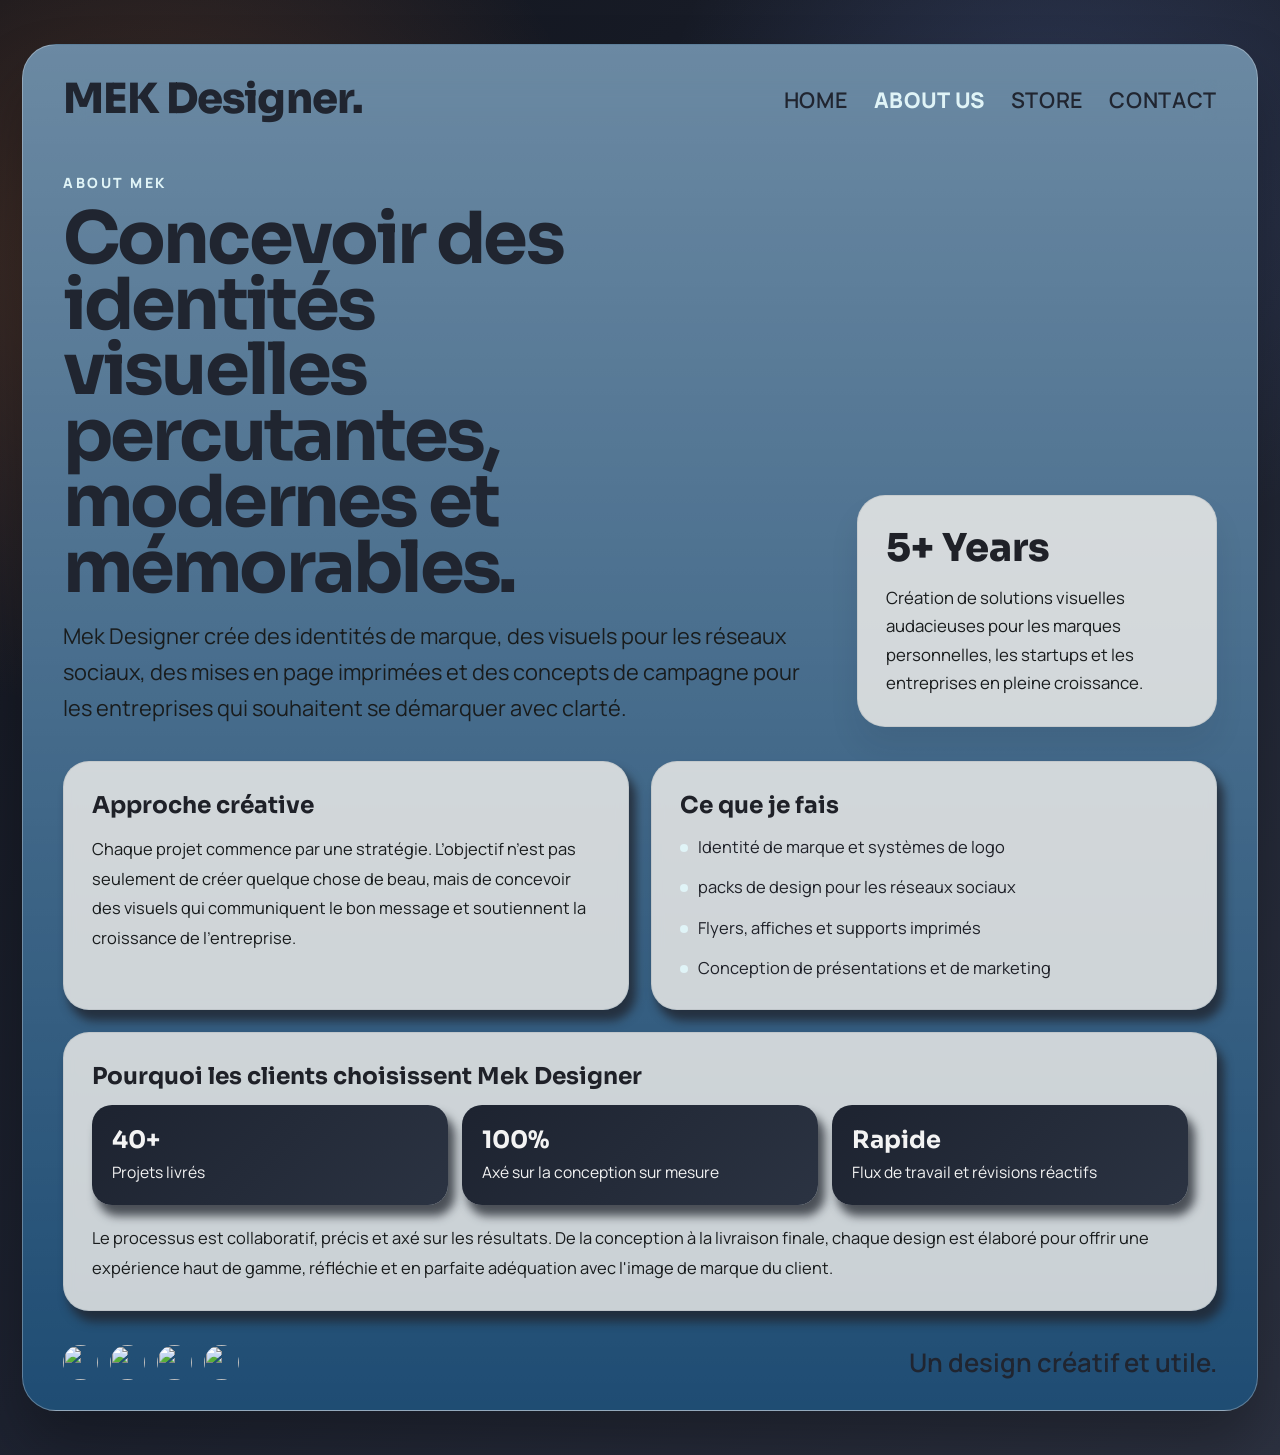
==== pages/about.html @ 475ff7f0 "commit 1" ====
<!doctype html>
<html lang="en">
  <head>
    <meta charset="UTF-8" />
    <meta name="viewport" content="width=device-width, initial-scale=1.0" />
    <title>About | Mek Designer</title>
    <link rel="preconnect" href="https://fonts.googleapis.com" />
    <link rel="preconnect" href="https://fonts.gstatic.com" crossorigin />
    <link
      href="https://fonts.googleapis.com/css2?family=Manrope:wght@400;500;700;800&family=Sora:wght@400;600;700;800&display=swap"
      rel="stylesheet"
    />
    <link rel="stylesheet" href="./style.css" />
  </head>
  <body>
    <main class="page">
      <section class="panel inner-panel">
        <nav class="top-nav">
          <div class="brand">MEK Designer.</div>
          <ul class="menu">
            <li><a href="../index.html">HOME</a></li>
            <li><a href="./about.html" class="active">ABOUT US</a></li>
            <li><a href="./store.html">STORE</a></li>
            <li><a href="./contact.html">CONTACT</a></li>
          </ul>
          <button
            class="menu-toggle"
            type="button"
            aria-label="Open menu"
            aria-expanded="false"
          >
            <span></span>
            <span></span>
            <span></span>
          </button>
        </nav>

        <section class="inner-hero">
          <div class="inner-copy">
            <p class="eyebrow">About Mek</p>
            <h1>
              Concevoir des identités visuelles percutantes, modernes et
              mémorables.
            </h1>
            <p class="lead">
              Mek Designer crée des identités de marque, des visuels pour les
              réseaux sociaux, des mises en page imprimées et des concepts de
              campagne pour les entreprises qui souhaitent se démarquer avec
              clarté.
            </p>
          </div>
          <div class="highlight-card">
            <p>5+ Years</p>
            <span>
              Création de solutions visuelles audacieuses pour les marques
              personnelles, les startups et les entreprises en pleine
              croissance.</span
            >
          </div>
        </section>

        <section class="content-grid">
          <article class="info-card">
            <h2>Approche créative</h2>
            <p>
              Chaque projet commence par une stratégie. L’objectif n’est pas
              seulement de créer quelque chose de beau, mais de concevoir des
              visuels qui communiquent le bon message et soutiennent la
              croissance de l’entreprise.
            </p>
          </article>

          <article class="info-card">
            <h2>Ce que je fais</h2>
            <ul class="detail-list">
              <li>Identité de marque et systèmes de logo</li>
              <li>packs de design pour les réseaux sociaux</li>
              <li>Flyers, affiches et supports imprimés</li>
              <li>Conception de présentations et de marketing</li>
            </ul>
          </article>

          <article class="info-card wide-card">
            <h2>Pourquoi les clients choisissent Mek Designer</h2>
            <div class="stats-row">
              <div>
                <strong>40+</strong>
                <span>Projets livrés</span>
              </div>
              <div>
                <strong>100%</strong>
                <span>Axé sur la conception sur mesure</span>
              </div>
              <div>
                <strong>Rapide</strong>
                <span>Flux de travail et révisions réactifs</span>
              </div>
            </div>
            <p>
              Le processus est collaboratif, précis et axé sur les résultats. De
              la conception à la livraison finale, chaque design est élaboré
              pour offrir une expérience haut de gamme, réfléchie et en parfaite
              adéquation avec l'image de marque du client.
            </p>
          </article>
        </section>

        <footer class="panel-footer inner-footer">
          <div class="socials" aria-label="Social links">
            <a href="#" aria-label="Facebook"
              ><img
                src="https://cdn.simpleicons.org/Facebook/1877F2"
                class="icon"
            /></a>
            <a href="#" aria-label="Instagram"
              ><img
                src="https://cdn.simpleicons.org/instagram/E4405F"
                class="icon"
            /></a>
            <a href="#" aria-label="Twitter"
              ><img src="https://cdn.simpleicons.org/X/000000" class="icon"
            /></a>
            <a href="#" aria-label="Whatsapp"
              ><img
                src="https://cdn.simpleicons.org/Whatsapp/g25D366"
                class="icon"
            /></a>
          </div>
          <p>Un design créatif et utile.</p>
        </footer>

        <button class="back-to-top" type="button" aria-label="Retour en haut">
          ↑
        </button>
      </section>
    </main>
    <script src="../logic/script.js"></script>
  </body>
</html>
---- pages/style.css ----
:root {
  --bg-dark: #151821;
  --panel: #003460;
  --ink: #1f2128;
  --accent: #e0f4f7;
  /* --accent-soft: #ffd7bf; */
  --surface: #fbf7ff;
  --muted: #191c1d;
  --deep: #202530;
} 

* {
  box-sizing: border-box;
  margin: 0;
  padding: 0;
}

body {
  min-height: 100vh;
  background:
    radial-gradient(circle at 12% 18%, rgba(255, 138, 61, 0.22) 0%, transparent 28%),
    radial-gradient(circle at 82% 12%, rgba(124, 160, 255, 0.2) 0%, transparent 24%),
    linear-gradient(135deg, #11141c 0%, #1d2230 52%, #2c3140 100%);
  color: var(--ink);
  font-family: Manrope, sans-serif;
  padding: 44px 22px;
}

.page {
  width: min(1240px, 100%);
  margin: 0 auto;
}

.page-title {
  text-align: center;
  color: #f0f0f0;
  margin-bottom: 22px;
}

.page-title p {
  font-size: clamp(1.1rem, 2.1vw, 2rem);
  margin-top: 4px;
}

.panel {
  background:
    linear-gradient(180deg, rgba(255, 255, 255, 0.42) 0%, rgba(255, 255, 255, 0.12) 100%),
    var(--panel);
  min-height: 700px;
  padding: 34px 40px 30px;
  box-shadow: 0 34px 60px rgba(0, 0, 0, 0.28);
  position: relative;
  overflow: hidden;
  border-radius: 34px;
  border: 1px solid rgba(255, 255, 255, 0.28);
}

.top-nav {
  display: flex;
  align-items: center;
  justify-content: space-between;
  gap: 28px;
  backdrop-filter: blur(10px);
}

.brand {
  font-size: 2.6rem;
  line-height: 1;
  font-weight: 800;
  letter-spacing: -0.02em;
  font-family: Sora, sans-serif;
  color: var(--deep);
}

.menu {
  list-style: none;
  display: flex;
  align-items: center;
  gap: clamp(18px, 2vw, 42px);
}

.menu a {
  text-decoration: none;
  color: var(--deep);
  font-size: 1.35rem;
  letter-spacing: 0.03em;
  font-weight: 600;
  transition: color 0.25s ease, transform 0.25s ease;
}

.menu a:hover {
  color: var(--accent);
  transform: translateY(-1px);
}

.menu a.active {
  font-weight: 800;
  color: var(--accent);
}

.menu-toggle {
  border: 0;
  background: transparent;
  width: 44px;
  height: 34px;
  display: none;
  align-content: center;
  gap: 6px;
  cursor: pointer;
  justify-items: stretch;
  z-index: 20;
}

.menu-toggle span {
  height: 4px;
  width: 100%;
  background: #212329;
  display: block;
  border-radius: 999px;
  transition: transform 0.3s ease, opacity 0.3s ease;
}

.top-nav.menu-open .menu-toggle span:nth-child(1) {
  transform: translateY(10px) rotate(45deg);
}

.top-nav.menu-open .menu-toggle span:nth-child(2) {
  opacity: 0;
}

.top-nav.menu-open .menu-toggle span:nth-child(3) {
  transform: translateY(-10px) rotate(-45deg);
}

.copy-block {
  margin-left: 66px;
  margin-top: 95px;
  max-width: 390px;
}

.copy-block p {
  font-size: clamp(1.7rem, 2.6vw, 2.35rem);
  color: #2b3038;
  line-height: 1.12;
}

.copy-block a {
  margin-top: 14px;
  display: inline-block;
  color: var(--accent);
  text-decoration: none;
  font-weight: 700;
  font-size: 1.25rem;
  letter-spacing: 0.02em;
}

.hero {
  position: absolute;
  left: 300px;
  right: 20px;
  bottom: 0;
  top: 130px;
  
}

.circle {
  position: absolute;
  width: min(38vw, 560px);
  aspect-ratio: 1;
  border-radius: 50%;
  background:
    radial-gradient(circle at 30% 30%, var(--accent-soft) 0%, var(--accent) 45%, #d45d1f 100%);
  left: 8%;
  top: 4%;
  box-shadow: 0 25px 60px rgba(255, 138, 61, 0.3);
}

.hero img {
  position: absolute;
  left: 10%;
  border-radius: 50%;
  bottom:40px;
  width: min(36vw, 520px);
  height: auto;
  max-height: 97%;
  object-fit: cover;
  filter: grayscale(1) contrast(1.18);
}

.hero h2 {
  position: absolute;
  right: 5%;
  top: 35%;
  font-family: Sora, sans-serif;
  font-size: clamp(3.8rem, 8vw, 9.8rem);
  line-height: 0.88;
  letter-spacing: -0.03em;
  font-weight: 800;
  color: var(--deep);
  text-shadow: 0 10px 22px rgba(255, 255, 255, 0.2);
}

.panel-footer {
  position: absolute;
  left: 40px;
  right: 40px;
  bottom: 30px;
  display: flex;
  align-items: center;
  justify-content: space-between;
}

.socials {
  display: flex;
  gap: 12px;
}

.socials a {
  width: 35px;
  aspect-ratio: 1;
  border-radius: 50%;
  /* background: var(--deep); */
  color: #f1f1f1;
  text-decoration: none;
  display: grid;
  place-items: center;
  text-transform: uppercase;
  font-weight: 700;
  font-size: 1.7rem;
  transition: transform 0.25s ease, background 0.25s ease;
}

.socials a:hover {
  background: var(--accent);
  transform: translateY(-2px);
}
.socials img {
  width: 35px;
  height: 35px;
  border-radius: 50%;
  
}


.panel-footer p {
  font-size: clamp(1.2rem, 2vw, 1.8rem);
  font-weight: 600;
  color: var(--deep);
}

.inner-panel {
  display: flex;
  flex-direction: column;
  gap: 34px;
}

.inner-hero {
  display: grid;
  grid-template-columns: minmax(0, 1.5fr) minmax(260px, 360px);
  gap: 24px;
  align-items: end;
  margin-top: 18px;
}

.inner-copy {
  max-width: 760px;
}

.eyebrow {
  text-transform: uppercase;
  letter-spacing: 0.18em;
  font-size: 0.88rem;
  font-weight: 800;
  color: var(--accent);
  margin-bottom: 14px;
}

.inner-copy h1 {
  font-family: Sora, sans-serif;
  font-size: clamp(3rem, 5.6vw, 5.9rem);
  line-height: 0.92;
  letter-spacing: -0.04em;
  max-width: 11ch;
  color: var(--deep);
}

.lead {
  margin-top: 18px;
  font-size: clamp(1.05rem, 1.7vw, 1.4rem);
  line-height: 1.65;
  color: var(--muted);
  max-width: 62ch;
}

.highlight-card,
.info-card {
  background: rgba(255, 250, 244, 0.76);
  border: 1px solid rgba(32, 37, 48, 0.08);
  backdrop-filter: blur(6px);
  box-shadow: 6px 10px 10px 1px rgba(32, 37, 48, 0.8);
}

.highlight-card {
  border-radius: 28px;
  padding: 28px;
  box-shadow: 0 20px 30px rgba(23, 28, 37, 0.08);
}

.highlight-card p {
  font-family: Sora, sans-serif;
  font-size: clamp(1.8rem, 3vw, 2.6rem);
  font-weight: 800;
  margin-bottom: 12px;
}

.highlight-card span {
  display: block;
  font-size: 1.05rem;
  line-height: 1.7;
  color: var(--muted);
}

.content-grid {
  display: grid;
  grid-template-columns: repeat(2, minmax(0, 1fr));
  gap: 22px;
}

.info-card {
  border-radius: 26px;
  padding: 28px;
}

.info-card:hover{
  transition: transform 0.5s ease;
  transform: translateY(5px);
}

.info-card h2 {
  font-family: Sora, sans-serif;
  font-size: 1.45rem;
  margin-bottom: 14px;
}

.info-card p {
  font-size: 1.03rem;
  line-height: 1.8;
  color: var(--muted);
}

.detail-list,
.contact-list {
  list-style: none;
  display: grid;
  gap: 14px;
}

.detail-list li {
  font-size: 1.03rem;
  line-height: 1.6;
  padding-left: 18px;
  position: relative;
}

.detail-list li::before {
  content: "";
  width: 8px;
  height: 8px;
  border-radius: 50%;
  background: var(--accent);
  position: absolute;
  left: 0;
  top: 0.6em;
}

.wide-card {
  grid-column: 1 / -1;
}

.stats-row {
  display: grid;
  grid-template-columns: repeat(3, minmax(0, 1fr));
  gap: 14px;
  margin-bottom: 18px;
}

.stats-row div {
  background: linear-gradient(135deg, #1d2330 0%, #2b3342 100%);
  color: #f3f3f3;
  border-radius: 20px;
  padding: 20px;
  box-shadow: 6px 10px 10px 1px rgba(20, 24, 33, 0.7);
}
.stats-row div:hover {
  transition: transform 0.5s ease;
  transform: translateY(5px);

  }

.stats-row strong {
  display: block;
  font-family: Sora, sans-serif;
  font-size: 1.5rem;
  margin-bottom: 6px;
}

.stats-row span {
  font-size: 0.98rem;
  line-height: 1.5;
}

.contact-hero {
  grid-template-columns: 1fr;
}

.contact-layout {
  display: grid;
  grid-template-columns: minmax(280px, 0.9fr) minmax(0, 1.2fr);
  gap: 22px;
}

.store-hero {
  grid-template-columns: minmax(0, 1.45fr) minmax(260px, 340px);
}

.store-layout {
  display: grid;
  gap: 22px;
}

.store-featured {
  display: grid;
  grid-template-columns: minmax(0, 1fr) minmax(260px, 420px);
  gap: 22px;
  align-items: center;
}

.store-featured-copy h2 {
  font-family: Sora, sans-serif;
  font-size: clamp(1.8rem, 3vw, 2.8rem);
  line-height: 1.05;
  margin-bottom: 14px;
  color: var(--deep);
  max-width: 14ch;
}

.store-featured img {
  width: 100%;
  min-height: 280px;
  object-fit: cover;
  border-radius: 22px;
  box-shadow: 0 18px 32px rgba(20, 24, 33, 0.28);
}

.store-gallery {
  display: grid;
  grid-template-columns: repeat(3, minmax(0, 1fr));
  gap: 22px;
}

.gallery-card {
  background: rgba(255, 250, 244, 0.76);
  border: 1px solid rgba(32, 37, 48, 0.08);
  border-radius: 26px;
  overflow: hidden;
  box-shadow: 6px 10px 10px 1px rgba(32, 37, 48, 0.8);
}
.gallery-card:hover {
    transition: transform 0.5s ease;
  transform: translateY(5px);
 }

.gallery-card img {
  width: 100%;
  aspect-ratio: 4 / 4.3;
  object-fit: cover;
  display: block;
}

.gallery-copy {
  padding: 20px;
}

.gallery-copy h3 {
  font-family: Sora, sans-serif;
  font-size: 1.1rem;
  margin-bottom: 8px;
  color: var(--deep);
}

.gallery-copy p {
  font-size: 0.98rem;
  line-height: 1.7;
  color: var(--muted);
}

.contact-card {
  align-self: start;
}

.contact-list li {
  padding-bottom: 14px;
  border-bottom: 1px solid rgba(32, 37, 48, 0.12);
}

.contact-list li:last-child {
  border-bottom: 0;
  padding-bottom: 0;
}

.contact-list span {
  display: block;
  font-size: 0.88rem;
  text-transform: uppercase;
  letter-spacing: 0.14em;
  color: var(--accent);
  margin-bottom: 8px;
  font-weight: 800;
}

.contact-list a,
.contact-list p {
  color: var(--deep);
  font-size: 1.05rem;
  line-height: 1.7;
  text-decoration: none;
}

.contact-form {
  display: grid;
  gap: 14px;
}

.contact-form label {
  display: grid;
  gap: 8px;
  font-weight: 700;
  font-size: 0.98rem;
}

.contact-form input,
.contact-form textarea {
  width: 100%;
  border: 1px solid rgba(32, 37, 48, 0.12);
  border-radius: 16px;
  padding: 15px 16px;
  font: inherit;
  background: rgba(255, 255, 255, 0.82);
  color: var(--deep);
  transition: border-color 0.25s ease, box-shadow 0.25s ease;
}

.contact-form input:focus,
.contact-form textarea:focus {
  outline: none;
  border-color: rgba(255, 138, 61, 0.7);
  box-shadow: 0 0 0 4px rgba(255, 138, 61, 0.16);
}

.contact-form textarea {
  resize: vertical;
  min-height: 140px;
}

.contact-form button {
  border: 0;
  border-radius: 999px;
  padding: 14px 24px;
  background: linear-gradient(135deg, #ff8a3d 0%, #ff6f61 100%);
  color: #f3f3f3;
  font: inherit;
  font-weight: 800;
  cursor: pointer;
  justify-self: start;
  box-shadow: 0 16px 26px rgba(255, 111, 97, 0.26);
  transition: transform 0.25s ease, box-shadow 0.25s ease;
}

.contact-form button:hover {
  transform: translateY(-2px);
  box-shadow: 0 20px 30px rgba(255, 111, 97, 0.32);
}

.inner-footer {
  position: static;
  margin-top: auto;
}

.back-to-top {
  position: fixed;
  right: 28px;
  bottom: 28px;
  width: 54px;
  height: 54px;
  border: 0;
  border-radius: 50%;
  display: grid;
  place-items: center;
  background: linear-gradient(135deg, #ff8a3d 0%, #ff6f61 100%);
  color: #f3f3f3;
  font: inherit;
  font-size: 1.6rem;
  font-weight: 800;
  cursor: pointer;
  box-shadow: 0 18px 32px rgba(255, 111, 97, 0.28);
  opacity: 0;
  visibility: hidden;
  transform: translateY(18px) scale(0.92);
  transition:
    opacity 0.3s ease,
    transform 0.3s ease,
    visibility 0.3s ease,
    box-shadow 0.3s ease;
  z-index: 1000;
}

.back-to-top.is-active {
  opacity: 1;
  visibility: visible;
  transform: translateY(0) scale(1);
}

.back-to-top:hover {
  transform: translateY(-3px) scale(1.03);
  box-shadow: 0 22px 36px rgba(255, 111, 97, 0.34);
}

.back-to-top:focus-visible {
  outline: 3px solid rgba(255, 255, 255, 0.72);
  outline-offset: 4px;
}

.scroll-reveal {
  opacity: 0;
  transform: translateY(34px);
  filter: blur(8px);
  transition:
    opacity 0.7s ease,
    transform 0.7s ease,
    filter 0.7s ease;
  transition-delay: var(--reveal-delay, 0ms);
}

.scroll-reveal.is-visible {
  opacity: 1;
  transform: translateY(0);
  filter: blur(0);
}

@media (prefers-reduced-motion: reduce) {
  .scroll-reveal,
  .scroll-reveal.is-visible {
    opacity: 1;
    transform: none;
    filter: none;
    transition: none;
  }

  .back-to-top {
    transition: none;
  }
}

@media (max-width: 1100px) {
  .panel {
    min-height: 920px;
  }

  .top-nav {
    gap: 20px;
  }

  .menu {
    gap: 18px;
  }

  .menu a {
    font-size: 1.1rem;
  }

  .hero {
    position: relative;
    left: 0;
    right: 0;
    top: 24px;
    min-height: 520px;
  }

  .circle {
    left: 50%;
    transform: translateX(-50%);
    width: min(80vw, 480px);

  }

  .hero img {
    left: 50%;
    transform: translateX(-58%);
    width: min(58vw, 430px);
    bottom: 35%;
  }

  .hero h2 {
    top: 50%;
    bottom: 5%;
    right: 6%;
    font-size: clamp(3.2rem, 10vw, 6.5rem);
  }

  .copy-block {
    margin: 42px auto 0;
    text-align: center;
  }

  .panel-footer {
    position: static;
    margin-top: 16px;
    flex-direction: column;
    gap: 14px;
  }

  .inner-hero,
  .content-grid,
  .contact-layout,
  .stats-row,
  .store-gallery,
  .store-featured,
  .store-hero {
    grid-template-columns: 1fr;
  }
}

@media (max-width: 720px) {
  body {
    padding: 22px 12px;
  }

  .panel {
    padding: 18px 14px 18px;
    min-height: auto;
  }

  .brand {
    font-size: 2rem;
  }

  .top-nav {
    position: relative;
    align-items: center;
    z-index: 1;
  }

  .menu {
    position: absolute;
    top: calc(100% + 14px);
    left: 0;
    right: 0;
    display: grid;
    gap: 10px;
    padding: 18px;
    background: rgba(251, 247, 255, 0.96);
    border: 1px solid rgba(32, 37, 48, 0.08);
    border-radius: 22px;
    box-shadow: 0 18px 32px rgba(20, 24, 33, 0.24);
    opacity: 0;
    visibility: hidden;
    transform: translateY(-10px);
    pointer-events: none;
    transition:
      opacity 0.28s ease,
      transform 0.28s ease,
      visibility 0.28s ease;
    z-index: 15;
  }

  .menu a {
    display: block;
    font-size: 1rem;
    padding: 10px 12px;
    border-radius: 14px;
    background: rgba(224, 244, 247, 0.34);
  }

  .top-nav.menu-open .menu {
    opacity: 1;
    visibility: visible;
    transform: translateY(0);
    pointer-events: auto;
  }

  .menu-toggle {
    display: grid;
  }

  .copy-block {
    margin-top: 26px;
  }

  .copy-block p {
    font-size: 1.2rem;
  }

  .copy-block a {
    font-size: 1.05rem;
  }

  .hero {
    min-height: 440px;
  }

  .hero h2 {
    bottom: 2%;
    right: 2%;
    font-size: clamp(2.8rem, 12vw, 4.2rem);
  }

  .inner-panel {
    gap: 24px;
  }

  .inner-copy h1 {
    max-width: none;
  }

  .highlight-card,
  .info-card {
    padding: 20px;
    border-radius: 20px;
  }

  .socials a {
    width: 40px;
    font-size: 1.2rem;
  }

  .panel-footer p {
    font-size: 1.1rem;
  }

  .back-to-top {
    right: 16px;
    bottom: 16px;
    width: 48px;
    height: 48px;
    font-size: 1.35rem;
  }
}
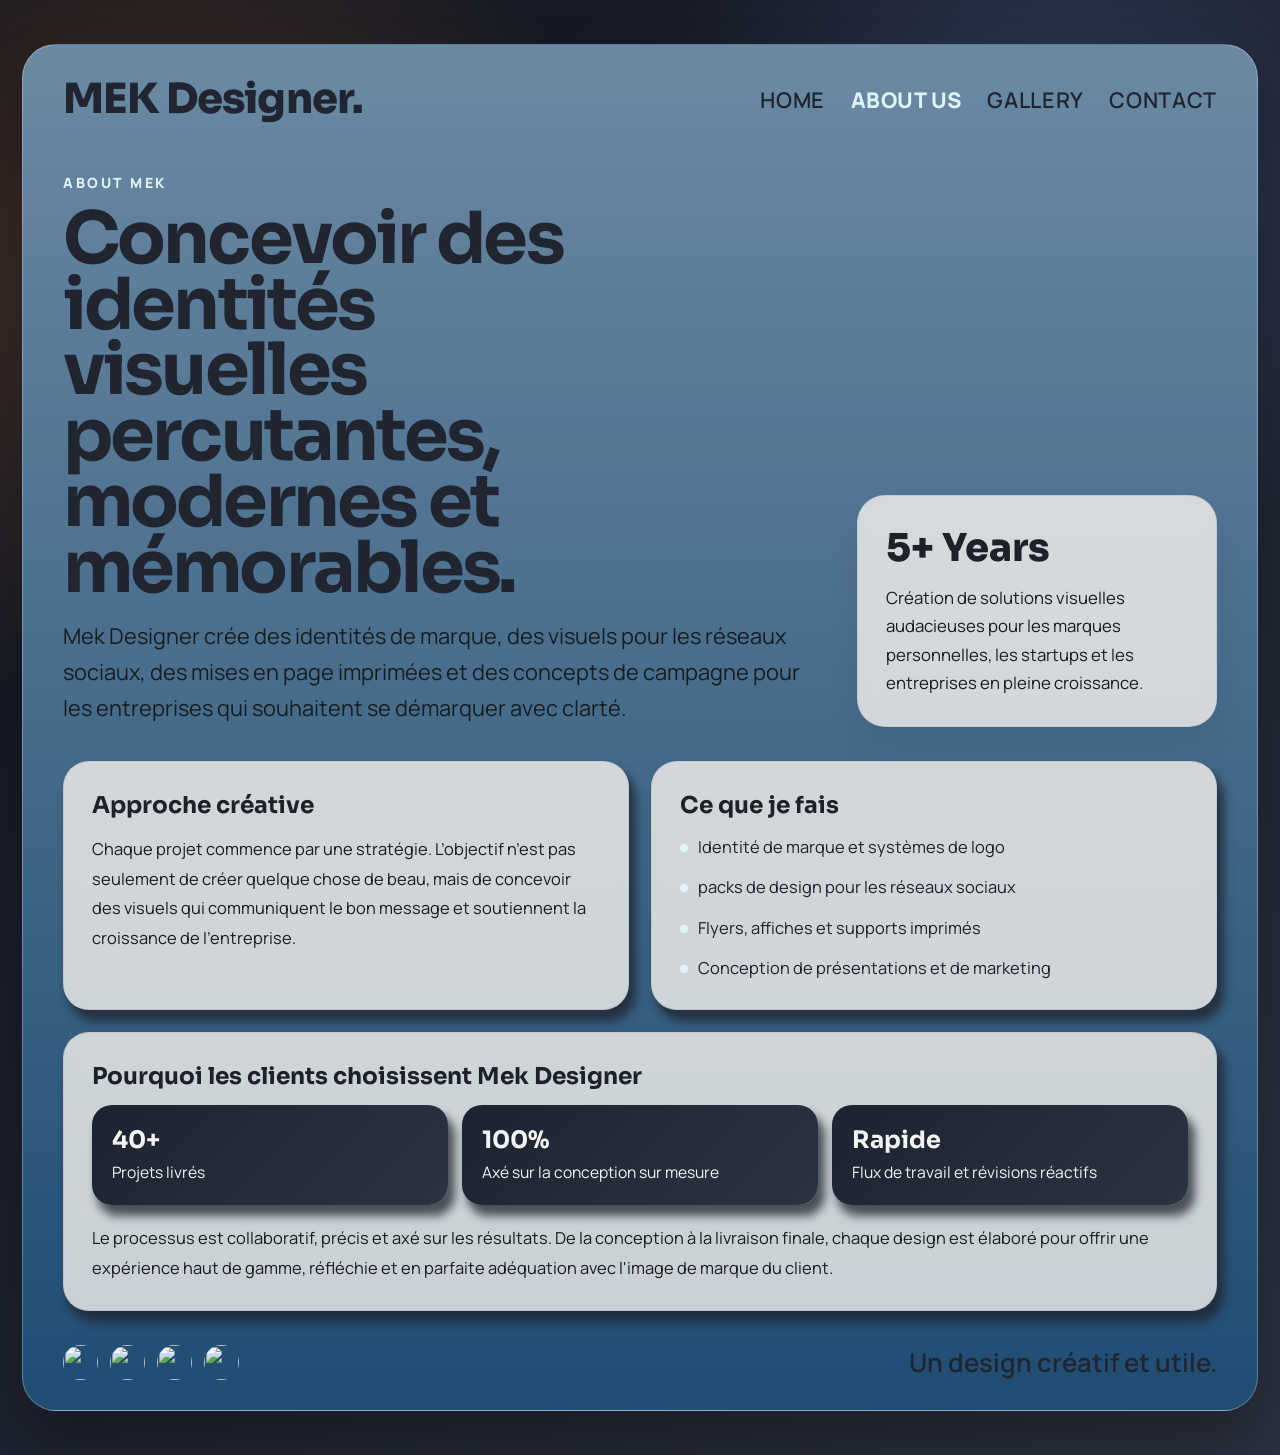
==== commit 98193e85: "apres changements commit 2" ====
--- a/pages/about.html
+++ b/pages/about.html
@@ -20,7 +20,7 @@
           <ul class="menu">
             <li><a href="../index.html">HOME</a></li>
             <li><a href="./about.html" class="active">ABOUT US</a></li>
-            <li><a href="./store.html">STORE</a></li>
+            <li><a href="./store.html">GALLERY</a></li>
             <li><a href="./contact.html">CONTACT</a></li>
           </ul>
           <button
@@ -107,22 +107,30 @@
 
         <footer class="panel-footer inner-footer">
           <div class="socials" aria-label="Social links">
-            <a href="#" aria-label="Facebook"
+            <a
+              href="https://www.facebook.com/share/1B5bPDhTJq/?mibextid=wwXIfr"
+              aria-label="Facebook"
               ><img
-                src="https://cdn.simpleicons.org/Facebook/1877F2"
+                src="https://cdn.simpleicons.org/Facebook/fbf7ff"
                 class="icon"
             /></a>
-            <a href="#" aria-label="Instagram"
+            <a
+              href="https://www.instagram.com/designers_mek?igsh=ODB3dXJ1bzZ4Zzc%3D&utm_source=qr"
+              aria-label="Instagram"
               ><img
-                src="https://cdn.simpleicons.org/instagram/E4405F"
+                src="https://cdn.simpleicons.org/instagram/fbf7ff"
                 class="icon"
             /></a>
-            <a href="#" aria-label="Twitter"
-              ><img src="https://cdn.simpleicons.org/X/000000" class="icon"
+            <a
+              href="https://www.tiktok.com/@mek.designers?_r=1&_d=ehda32md15lgkm&sec_uid=MS4wLjABAAAABUxVRWXYgDHZ0fvCs4LfdI738hIPkMtEV02auQc84B44FCvvtFM5u9_LKoRa5uf9&share_author_id=7422551583681119265&sharer_language=fr&source=h5_m&u_code=egg3ligbdi41km&item_author_type=1&utm_source=copy&tt_from=copy&enable_checksum=1&utm_medium=ios&share_link_id=C3E494FC-7040-43C1-B012-E46C199CE0FB&user_id=7422551583681119265&sec_user_id=MS4wLjABAAAABUxVRWXYgDHZ0fvCs4LfdI738hIPkMtEV02auQc84B44FCvvtFM5u9_LKoRa5uf9&social_share_type=4&ug_btm=b8727,b0&utm_campaign=client_share&share_app_id=1233"
+              aria-label="Tiktok"
+              ><img
+                src="https://cdn.simpleicons.org/tiktok/fbf7ff"
+                class="icon"
             /></a>
-            <a href="#" aria-label="Whatsapp"
+            <a href="https://wa.me/0977692438" aria-label="Whatsapp"
               ><img
-                src="https://cdn.simpleicons.org/Whatsapp/g25D366"
+                src="https://cdn.simpleicons.org/Whatsapp/fbf7ff"
                 class="icon"
             /></a>
           </div>
--- a/pages/style.css
+++ b/pages/style.css
@@ -55,7 +55,7 @@
   border-radius: 34px;
   border: 1px solid rgba(255, 255, 255, 0.28);
 }
-
+ 
 .top-nav {
   display: flex;
   align-items: center;
@@ -141,7 +141,7 @@
 
 .copy-block p {
   font-size: clamp(1.7rem, 2.6vw, 2.35rem);
-  color: #2b3038;
+  color: var(--surface);
   line-height: 1.12;
 }
 
@@ -160,46 +160,61 @@
   left: 300px;
   right: 20px;
   bottom: 0;
-  top: 130px;
+  top: 100px;
   
-}
-
-.circle {
-  position: absolute;
-  width: min(38vw, 560px);
-  aspect-ratio: 1;
-  border-radius: 50%;
-  background:
-    radial-gradient(circle at 30% 30%, var(--accent-soft) 0%, var(--accent) 45%, #d45d1f 100%);
-  left: 8%;
-  top: 4%;
-  box-shadow: 0 25px 60px rgba(255, 138, 61, 0.3);
 }
 
 .hero img {
   position: absolute;
-  left: 10%;
+  left: 0;
   border-radius: 50%;
-  bottom:40px;
-  width: min(36vw, 520px);
+  width: min(45vw, 700px);
   height: auto;
   max-height: 97%;
   object-fit: cover;
-  filter: grayscale(1) contrast(1.18);
 }
 
 .hero h2 {
   position: absolute;
-  right: 5%;
-  top: 35%;
+  right: 45%;
+  top: 65%;
   font-family: Sora, sans-serif;
-  font-size: clamp(3.8rem, 8vw, 9.8rem);
+  font-size: clamp(2rem, 3vw, 4rem);
   line-height: 0.88;
+  font-weight: 500px;; 
+  text-align: center;
   letter-spacing: -0.03em;
-  font-weight: 800;
   color: var(--deep);
   text-shadow: 0 10px 22px rgba(255, 255, 255, 0.2);
 }
+.hero h2 span {
+      color: var(--accent);
+  font-size: clamp(4rem, 4vw, 3rem);
+  }
+ .hero h5{
+  margin-left: -500px; 
+}
+.visible{
+    position: absolute;
+    right: 38%;
+    top: 45%;
+    font-family: Sora, sans-serif;
+    font-size: clamp(1rem, 1vw, 3rem);
+    line-height: 0.88;
+    border-radius: 20px;
+    padding: 7px;
+    background-color: #365b7b;
+    border: 0.05px solid rgb(143, 142, 142);
+    font-weight: 200; 
+    text-align: center;
+    letter-spacing: -0.03em;
+    color: var(--accent);
+    text-shadow: 0 10px 22px rgba(255, 255, 255, 0.2);
+}
+.hero h5 span {
+  font-weight:bold; 
+ }
+ 
 
 .panel-footer {
   position: absolute;
@@ -232,7 +247,7 @@
 }
 
 .socials a:hover {
-  background: var(--accent);
+  background: var(--ink);
   transform: translateY(-2px);
 }
 .socials img {
@@ -687,18 +702,11 @@
     min-height: 520px;
   }
 
-  .circle {
-    left: 50%;
-    transform: translateX(-50%);
-    width: min(80vw, 480px);
-
-  }
-
   .hero img {
-    left: 50%;
+    left: 65%;
     transform: translateX(-58%);
-    width: min(58vw, 430px);
-    bottom: 35%;
+    width: min(120vw, 700px);
+    bottom: 5%;
   }
 
   .hero h2 {
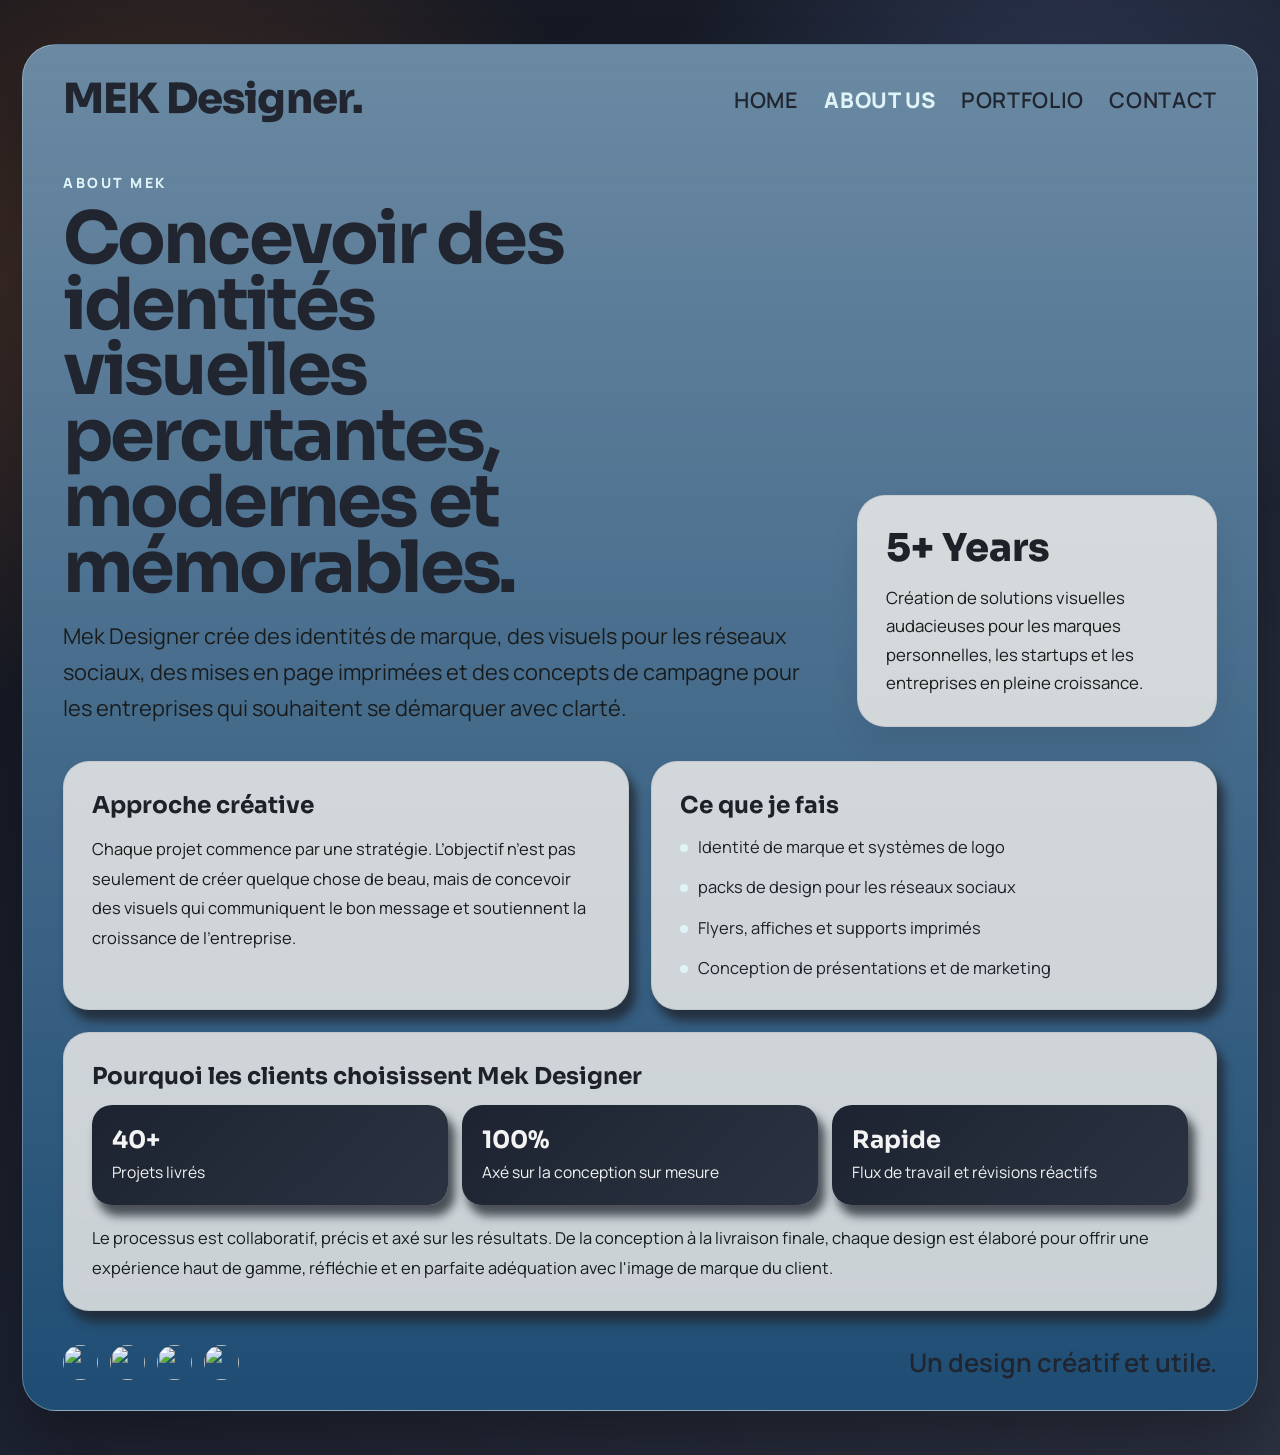
==== commit 271d014d: "commit 4" ====
--- a/pages/about.html
+++ b/pages/about.html
@@ -20,7 +20,7 @@
           <ul class="menu">
             <li><a href="../index.html">HOME</a></li>
             <li><a href="./about.html" class="active">ABOUT US</a></li>
-            <li><a href="./store.html">GALLERY</a></li>
+            <li><a href="./store.html">PORTFOLIO</a></li>
             <li><a href="./contact.html">CONTACT</a></li>
           </ul>
           <button
--- a/pages/style.css
+++ b/pages/style.css
@@ -623,10 +623,10 @@
   visibility: hidden;
   transform: translateY(18px) scale(0.92);
   transition:
-    opacity 0.3s ease,
-    transform 0.3s ease,
-    visibility 0.3s ease,
-    box-shadow 0.3s ease;
+  opacity 0.3s ease,
+  transform 0.3s ease,
+  visibility 0.3s ease,
+  box-shadow 0.3s ease;
   z-index: 1000;
 }
 
